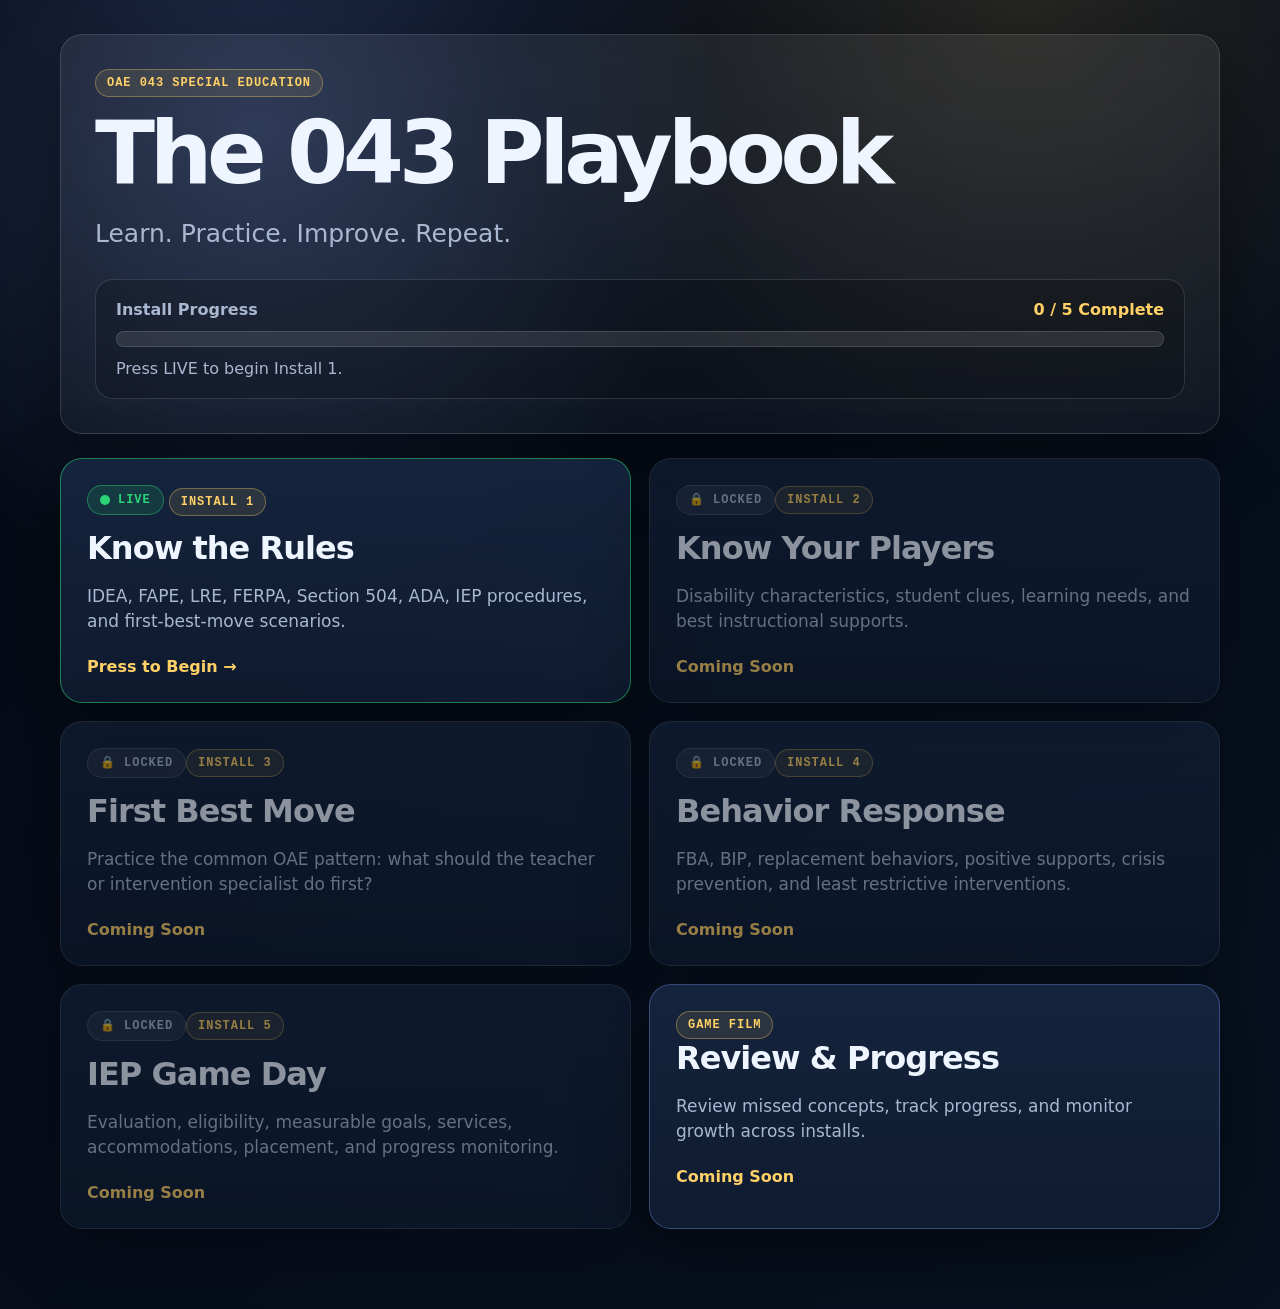
==== index.html @ 4606a942 "Update index.html" ====
<!DOCTYPE html>
<html lang="en">
<head>
  <meta charset="UTF-8" />
  <meta name="viewport" content="width=device-width, initial-scale=1.0" />
  <title>The 043 Playbook</title>
  <link rel="stylesheet" href="styles.css" />
</head>
<body>
  <main class="hub-shell">
    <section class="hero-card">
      <div class="badge">OAE 043 SPECIAL EDUCATION</div>
      <h1>The 043 Playbook</h1>
      <p class="lead">Learn. Practice. Improve. Repeat.</p>
      <div class="progress-card">
        <div class="progress-label-row"><span>Install Progress</span><strong>0 / 5 Complete</strong></div>
        <div class="progress-track"><div class="progress-fill" style="width:0%;"></div></div>
        <div class="progress-note">Press LIVE to begin Install 1.</div>
      </div>
    </section>

    <section class="install-grid">
      <a class="game-card live" href="game/game1.html">
        <div class="live-row"><span class="live-dot"></span><span class="live-text">LIVE</span></div>
        <div class="install-tag">INSTALL 1</div>
        <h2>Know the Rules</h2>
        <p>IDEA, FAPE, LRE, FERPA, Section 504, ADA, IEP procedures, and first-best-move scenarios.</p>
        <div class="card-footer">Press to Begin →</div>
      </a>

      <div class="game-card locked">
        <div class="lock-row">🔒 LOCKED</div><div class="install-tag">INSTALL 2</div>
        <h2>Know Your Players</h2>
        <p>Disability characteristics, student clues, learning needs, and best instructional supports.</p>
        <div class="card-footer">Coming Soon</div>
      </div>

      <div class="game-card locked">
        <div class="lock-row">🔒 LOCKED</div><div class="install-tag">INSTALL 3</div>
        <h2>First Best Move</h2>
        <p>Practice the common OAE pattern: what should the teacher or intervention specialist do first?</p>
        <div class="card-footer">Coming Soon</div>
      </div>

      <div class="game-card locked">
        <div class="lock-row">🔒 LOCKED</div><div class="install-tag">INSTALL 4</div>
        <h2>Behavior Response</h2>
        <p>FBA, BIP, replacement behaviors, positive supports, crisis prevention, and least restrictive interventions.</p>
        <div class="card-footer">Coming Soon</div>
      </div>

      <div class="game-card locked">
        <div class="lock-row">🔒 LOCKED</div><div class="install-tag">INSTALL 5</div>
        <h2>IEP Game Day</h2>
        <p>Evaluation, eligibility, measurable goals, services, accommodations, placement, and progress monitoring.</p>
        <div class="card-footer">Coming Soon</div>
      </div>

      <a class="game-card utility-card" href="#">
        <div class="install-tag">GAME FILM</div>
        <h2>Review & Progress</h2>
        <p>Review missed concepts, track progress, and monitor growth across installs.</p>
        <div class="card-footer">Coming Soon</div>
      </a>
    </section>
  </main>
</body>
</html>
---- styles.css ----
:root{
  --bg:#07111f;
  --panel:#101c31;
  --panel2:#162640;
  --text:#eef5ff;
  --muted:#a9b8d0;
  --line:rgba(255,255,255,.13);
  --accent:#7aa2ff;
  --gold:#ffd166;
  --good:#2bd576;
  --bad:#ff5c7a;
  --shadow:0 24px 70px rgba(0,0,0,.45);
  --radius:22px;
  --mono:ui-monospace,SFMono-Regular,Menlo,Monaco,Consolas,"Liberation Mono","Courier New",monospace;
}

*{
  box-sizing:border-box;
}

body{
  margin:0;
  min-height:100vh;
  font-family:Inter,system-ui,-apple-system,BlinkMacSystemFont,"Segoe UI",sans-serif;
  background:
    radial-gradient(circle at 20% 10%, rgba(122,162,255,.24), transparent 30%),
    radial-gradient(circle at 80% 0%, rgba(255,209,102,.13), transparent 30%),
    linear-gradient(135deg, #050914, var(--bg));
  color:var(--text);
}

a{
  color:inherit;
  text-decoration:none;
}

.hub-shell{
  width:min(1160px, calc(100% - 32px));
  margin:0 auto;
  padding:34px 0 56px;
}

.hero-card{
  background:linear-gradient(180deg, rgba(255,255,255,.07), rgba(255,255,255,.035));
  border:1px solid var(--line);
  border-radius:var(--radius);
  box-shadow:var(--shadow);
  padding:34px;
  backdrop-filter:blur(10px);
}

.badge,
.install-tag{
  display:inline-flex;
  gap:8px;
  align-items:center;
  padding:7px 11px;
  border:1px solid rgba(255,209,102,.35);
  background:rgba(255,209,102,.1);
  color:var(--gold);
  border-radius:999px;
  font:700 12px/1 var(--mono);
  letter-spacing:.08em;
}

h1{
  margin:16px 0 10px;
  font-size:clamp(42px, 7vw, 88px);
  letter-spacing:-.06em;
  line-height:.9;
}

h2{
  margin:0 0 10px;
  font-size:clamp(22px, 3vw, 32px);
  letter-spacing:-.03em;
}

.lead{
  max-width:820px;
  font-size:clamp(18px,2.2vw,25px);
  color:var(--muted);
  line-height:1.35;
}

.progress-card{
  margin-top:28px;
  border:1px solid var(--line);
  border-radius:18px;
  background:rgba(0,0,0,.18);
  padding:20px;
}

.progress-label-row{
  display:flex;
  justify-content:space-between;
  gap:18px;
  color:var(--muted);
  font-weight:800;
  margin-bottom:12px;
}

.progress-label-row strong{
  color:var(--gold);
}

.progress-track{
  height:16px;
  width:100%;
  border-radius:999px;
  background:rgba(255,255,255,.1);
  overflow:hidden;
  border:1px solid var(--line);
}

.progress-fill{
  height:100%;
  background:linear-gradient(90deg, var(--good), var(--gold));
  border-radius:999px;
}

.progress-note{
  margin-top:12px;
  color:var(--muted);
}

.install-grid{
  display:grid;
  grid-template-columns:repeat(2,1fr);
  gap:18px;
  margin:24px 0;
}

.game-card{
  min-height:230px;
  padding:26px;
  border:1px solid var(--line);
  border-radius:var(--radius);
  background:linear-gradient(180deg, rgba(22,38,64,.92), rgba(16,28,49,.92));
  box-shadow:var(--shadow);
  transition:transform .18s ease, border-color .18s ease;
  position:relative;
  overflow:hidden;
}

.game-card.live{
  border-color:rgba(43,213,118,.55);
}

.game-card.live:hover{
  transform:translateY(-4px);
  border-color:rgba(255,209,102,.75);
}

.game-card.locked{
  opacity:.58;
}

.game-card.utility-card{
  border-color:rgba(122,162,255,.35);
}

.game-card p{
  color:var(--muted);
  line-height:1.5;
  font-size:17px;
}

.card-footer{
  margin-top:22px;
  color:var(--gold);
  font-weight:900;
}

.live-row{
  display:inline-flex;
  align-items:center;
  gap:8px;
  margin-bottom:14px;
  padding:8px 12px;
  border-radius:999px;
  background:rgba(43,213,118,.13);
  border:1px solid rgba(43,213,118,.45);
  color:var(--good);
  font:900 12px/1 var(--mono);
  letter-spacing:.08em;
}

.live-dot{
  width:10px;
  height:10px;
  border-radius:50%;
  background:var(--good);
  box-shadow:0 0 0 0 rgba(43,213,118,.7);
  animation:pulse 1.4s infinite;
}

.live-text{
  color:var(--good);
}

.lock-row{
  display:inline-flex;
  align-items:center;
  gap:8px;
  margin-bottom:14px;
  padding:8px 12px;
  border-radius:999px;
  background:rgba(255,255,255,.07);
  border:1px solid var(--line);
  color:var(--muted);
  font:900 12px/1 var(--mono);
  letter-spacing:.08em;
}

@keyframes pulse{
  0%{
    box-shadow:0 0 0 0 rgba(43,213,118,.7);
  }
  70%{
    box-shadow:0 0 0 12px rgba(43,213,118,0);
  }
  100%{
    box-shadow:0 0 0 0 rgba(43,213,118,0);
  }
}

@media(max-width:800px){
  .install-grid{
    grid-template-columns:1fr;
  }

  .progress-label-row{
    flex-direction:column;
    gap:6px;
  }
}
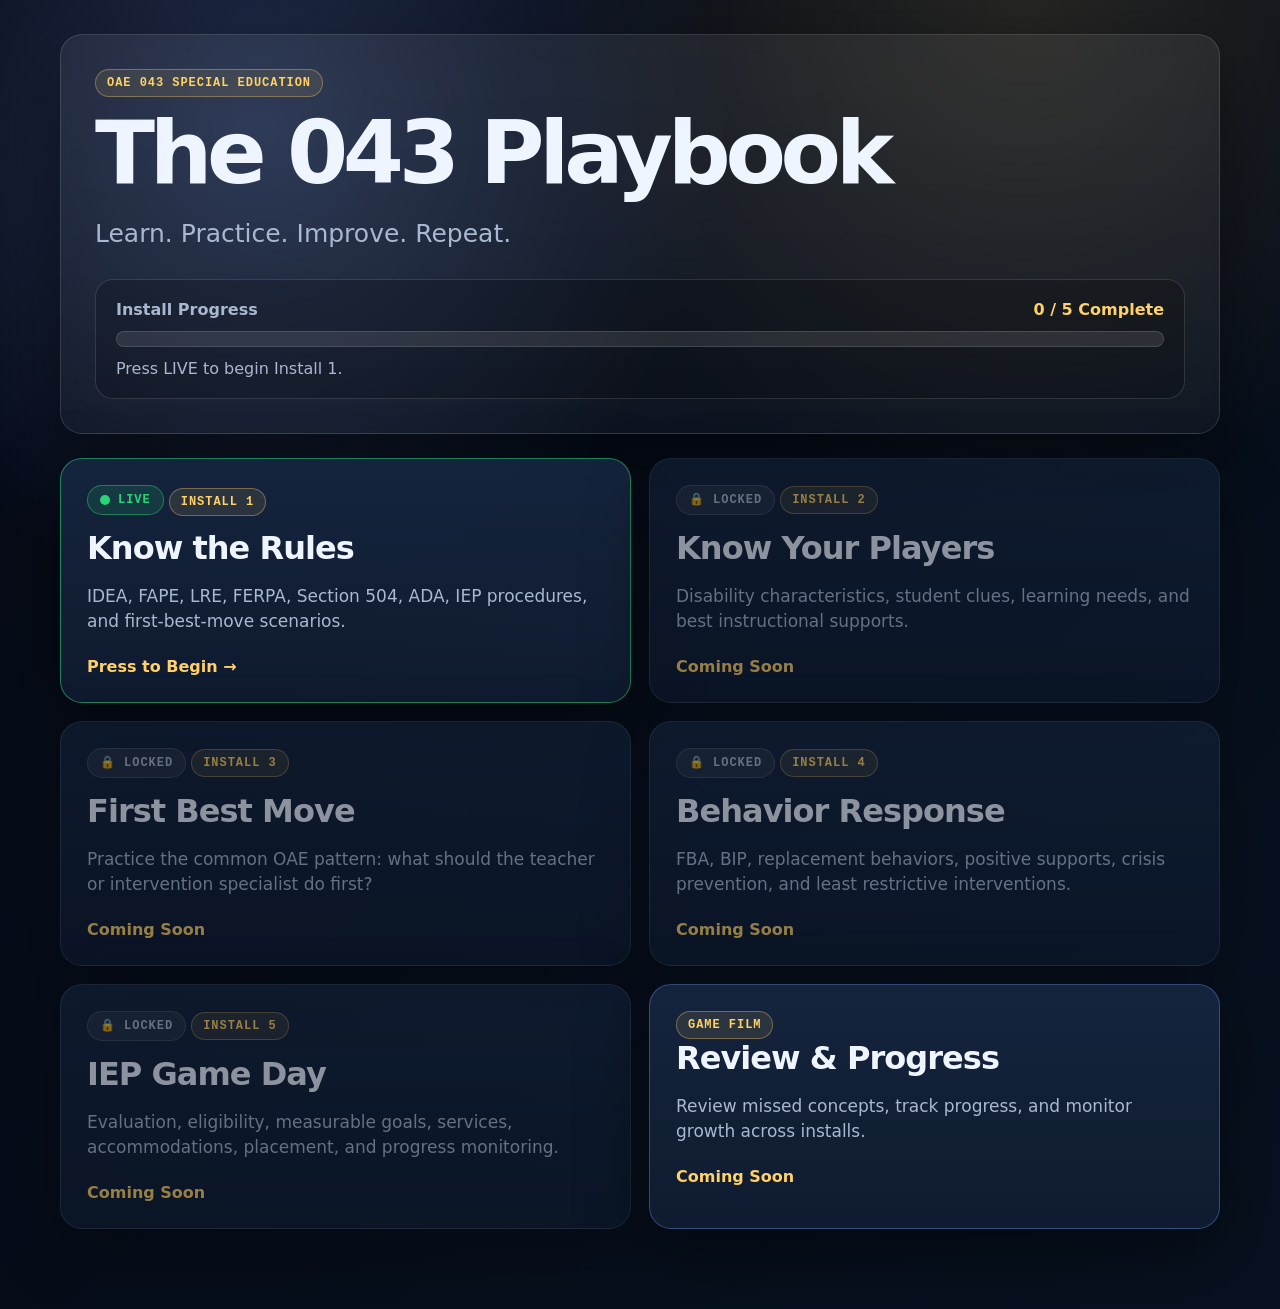
==== commit 316e99fe: "Update index.html" ====
--- a/index.html
+++ b/index.html
@@ -12,9 +12,15 @@
       <div class="badge">OAE 043 SPECIAL EDUCATION</div>
       <h1>The 043 Playbook</h1>
       <p class="lead">Learn. Practice. Improve. Repeat.</p>
+
       <div class="progress-card">
-        <div class="progress-label-row"><span>Install Progress</span><strong>0 / 5 Complete</strong></div>
-        <div class="progress-track"><div class="progress-fill" style="width:0%;"></div></div>
+        <div class="progress-label-row">
+          <span>Install Progress</span>
+          <strong>0 / 5 Complete</strong>
+        </div>
+        <div class="progress-track">
+          <div class="progress-fill" style="width:0%;"></div>
+        </div>
         <div class="progress-note">Press LIVE to begin Install 1.</div>
       </div>
     </section>
@@ -29,28 +35,32 @@
       </a>
 
       <div class="game-card locked">
-        <div class="lock-row">🔒 LOCKED</div><div class="install-tag">INSTALL 2</div>
+        <div class="lock-row">🔒 LOCKED</div>
+        <div class="install-tag">INSTALL 2</div>
         <h2>Know Your Players</h2>
         <p>Disability characteristics, student clues, learning needs, and best instructional supports.</p>
         <div class="card-footer">Coming Soon</div>
       </div>
 
       <div class="game-card locked">
-        <div class="lock-row">🔒 LOCKED</div><div class="install-tag">INSTALL 3</div>
+        <div class="lock-row">🔒 LOCKED</div>
+        <div class="install-tag">INSTALL 3</div>
         <h2>First Best Move</h2>
         <p>Practice the common OAE pattern: what should the teacher or intervention specialist do first?</p>
         <div class="card-footer">Coming Soon</div>
       </div>
 
       <div class="game-card locked">
-        <div class="lock-row">🔒 LOCKED</div><div class="install-tag">INSTALL 4</div>
+        <div class="lock-row">🔒 LOCKED</div>
+        <div class="install-tag">INSTALL 4</div>
         <h2>Behavior Response</h2>
         <p>FBA, BIP, replacement behaviors, positive supports, crisis prevention, and least restrictive interventions.</p>
         <div class="card-footer">Coming Soon</div>
       </div>
 
       <div class="game-card locked">
-        <div class="lock-row">🔒 LOCKED</div><div class="install-tag">INSTALL 5</div>
+        <div class="lock-row">🔒 LOCKED</div>
+        <div class="install-tag">INSTALL 5</div>
         <h2>IEP Game Day</h2>
         <p>Evaluation, eligibility, measurable goals, services, accommodations, placement, and progress monitoring.</p>
         <div class="card-footer">Coming Soon</div>
--- a/styles.css
+++ b/styles.css
@@ -1,237 +1,27 @@
-:root{
-  --bg:#07111f;
-  --panel:#101c31;
-  --panel2:#162640;
-  --text:#eef5ff;
-  --muted:#a9b8d0;
-  --line:rgba(255,255,255,.13);
-  --accent:#7aa2ff;
-  --gold:#ffd166;
-  --good:#2bd576;
-  --bad:#ff5c7a;
-  --shadow:0 24px 70px rgba(0,0,0,.45);
-  --radius:22px;
-  --mono:ui-monospace,SFMono-Regular,Menlo,Monaco,Consolas,"Liberation Mono","Courier New",monospace;
-}
-
-*{
-  box-sizing:border-box;
-}
-
-body{
-  margin:0;
-  min-height:100vh;
-  font-family:Inter,system-ui,-apple-system,BlinkMacSystemFont,"Segoe UI",sans-serif;
-  background:
-    radial-gradient(circle at 20% 10%, rgba(122,162,255,.24), transparent 30%),
-    radial-gradient(circle at 80% 0%, rgba(255,209,102,.13), transparent 30%),
-    linear-gradient(135deg, #050914, var(--bg));
-  color:var(--text);
-}
-
-a{
-  color:inherit;
-  text-decoration:none;
-}
-
-.hub-shell{
-  width:min(1160px, calc(100% - 32px));
-  margin:0 auto;
-  padding:34px 0 56px;
-}
-
-.hero-card{
-  background:linear-gradient(180deg, rgba(255,255,255,.07), rgba(255,255,255,.035));
-  border:1px solid var(--line);
-  border-radius:var(--radius);
-  box-shadow:var(--shadow);
-  padding:34px;
-  backdrop-filter:blur(10px);
-}
-
-.badge,
-.install-tag{
-  display:inline-flex;
-  gap:8px;
-  align-items:center;
-  padding:7px 11px;
-  border:1px solid rgba(255,209,102,.35);
-  background:rgba(255,209,102,.1);
-  color:var(--gold);
-  border-radius:999px;
-  font:700 12px/1 var(--mono);
-  letter-spacing:.08em;
-}
-
-h1{
-  margin:16px 0 10px;
-  font-size:clamp(42px, 7vw, 88px);
-  letter-spacing:-.06em;
-  line-height:.9;
-}
-
-h2{
-  margin:0 0 10px;
-  font-size:clamp(22px, 3vw, 32px);
-  letter-spacing:-.03em;
-}
-
-.lead{
-  max-width:820px;
-  font-size:clamp(18px,2.2vw,25px);
-  color:var(--muted);
-  line-height:1.35;
-}
-
-.progress-card{
-  margin-top:28px;
-  border:1px solid var(--line);
-  border-radius:18px;
-  background:rgba(0,0,0,.18);
-  padding:20px;
-}
-
-.progress-label-row{
-  display:flex;
-  justify-content:space-between;
-  gap:18px;
-  color:var(--muted);
-  font-weight:800;
-  margin-bottom:12px;
-}
-
-.progress-label-row strong{
-  color:var(--gold);
-}
-
-.progress-track{
-  height:16px;
-  width:100%;
-  border-radius:999px;
-  background:rgba(255,255,255,.1);
-  overflow:hidden;
-  border:1px solid var(--line);
-}
-
-.progress-fill{
-  height:100%;
-  background:linear-gradient(90deg, var(--good), var(--gold));
-  border-radius:999px;
-}
-
-.progress-note{
-  margin-top:12px;
-  color:var(--muted);
-}
-
-.install-grid{
-  display:grid;
-  grid-template-columns:repeat(2,1fr);
-  gap:18px;
-  margin:24px 0;
-}
-
-.game-card{
-  min-height:230px;
-  padding:26px;
-  border:1px solid var(--line);
-  border-radius:var(--radius);
-  background:linear-gradient(180deg, rgba(22,38,64,.92), rgba(16,28,49,.92));
-  box-shadow:var(--shadow);
-  transition:transform .18s ease, border-color .18s ease;
-  position:relative;
-  overflow:hidden;
-}
-
-.game-card.live{
-  border-color:rgba(43,213,118,.55);
-}
-
-.game-card.live:hover{
-  transform:translateY(-4px);
-  border-color:rgba(255,209,102,.75);
-}
-
-.game-card.locked{
-  opacity:.58;
-}
-
-.game-card.utility-card{
-  border-color:rgba(122,162,255,.35);
-}
-
-.game-card p{
-  color:var(--muted);
-  line-height:1.5;
-  font-size:17px;
-}
-
-.card-footer{
-  margin-top:22px;
-  color:var(--gold);
-  font-weight:900;
-}
-
-.live-row{
-  display:inline-flex;
-  align-items:center;
-  gap:8px;
-  margin-bottom:14px;
-  padding:8px 12px;
-  border-radius:999px;
-  background:rgba(43,213,118,.13);
-  border:1px solid rgba(43,213,118,.45);
-  color:var(--good);
-  font:900 12px/1 var(--mono);
-  letter-spacing:.08em;
-}
-
-.live-dot{
-  width:10px;
-  height:10px;
-  border-radius:50%;
-  background:var(--good);
-  box-shadow:0 0 0 0 rgba(43,213,118,.7);
-  animation:pulse 1.4s infinite;
-}
-
-.live-text{
-  color:var(--good);
-}
-
-.lock-row{
-  display:inline-flex;
-  align-items:center;
-  gap:8px;
-  margin-bottom:14px;
-  padding:8px 12px;
-  border-radius:999px;
-  background:rgba(255,255,255,.07);
-  border:1px solid var(--line);
-  color:var(--muted);
-  font:900 12px/1 var(--mono);
-  letter-spacing:.08em;
-}
-
-@keyframes pulse{
-  0%{
-    box-shadow:0 0 0 0 rgba(43,213,118,.7);
-  }
-  70%{
-    box-shadow:0 0 0 12px rgba(43,213,118,0);
-  }
-  100%{
-    box-shadow:0 0 0 0 rgba(43,213,118,0);
-  }
-}
-
-@media(max-width:800px){
-  .install-grid{
-    grid-template-columns:1fr;
-  }
-
-  .progress-label-row{
-    flex-direction:column;
-    gap:6px;
-  }
-}
+:root{--bg:#07111f;--text:#eef5ff;--muted:#a9b8d0;--line:rgba(255,255,255,.13);--gold:#ffd166;--good:#2bd576;--bad:#ff5c7a;--shadow:0 24px 70px rgba(0,0,0,.45);--radius:22px;--mono:ui-monospace,SFMono-Regular,Menlo,Monaco,Consolas,"Liberation Mono","Courier New",monospace}
+*{box-sizing:border-box}
+body{margin:0;min-height:100vh;font-family:Inter,system-ui,-apple-system,BlinkMacSystemFont,"Segoe UI",sans-serif;background:radial-gradient(circle at 20% 10%,rgba(122,162,255,.24),transparent 30%),radial-gradient(circle at 80% 0%,rgba(255,209,102,.13),transparent 30%),linear-gradient(135deg,#050914,var(--bg));color:var(--text)}
+a{color:inherit;text-decoration:none}
+.hub-shell,.game-shell{width:min(1160px,calc(100% - 32px));margin:0 auto;padding:34px 0 56px}
+.hero-card,.game-panel,.summary-panel,.name-card{background:linear-gradient(180deg,rgba(255,255,255,.07),rgba(255,255,255,.035));border:1px solid var(--line);border-radius:var(--radius);box-shadow:var(--shadow);padding:34px;backdrop-filter:blur(10px)}
+.badge,.install-tag,.pill{display:inline-flex;align-items:center;gap:8px;padding:7px 11px;border:1px solid rgba(255,209,102,.35);background:rgba(255,209,102,.1);color:var(--gold);border-radius:999px;font:800 12px/1 var(--mono);letter-spacing:.08em}
+h1{margin:16px 0 10px;font-size:clamp(42px,7vw,88px);letter-spacing:-.06em;line-height:.9}
+h2{margin:0 0 10px;font-size:clamp(22px,3vw,32px);letter-spacing:-.03em}
+.lead{max-width:820px;font-size:clamp(18px,2.2vw,25px);color:var(--muted);line-height:1.35}
+.progress-card{margin-top:28px;border:1px solid var(--line);border-radius:18px;background:rgba(0,0,0,.18);padding:20px}
+.progress-label-row{display:flex;justify-content:space-between;gap:18px;color:var(--muted);font-weight:800;margin-bottom:12px}.progress-label-row strong{color:var(--gold)}
+.progress-track{height:16px;width:100%;border-radius:999px;background:rgba(255,255,255,.1);overflow:hidden;border:1px solid var(--line)}.progress-fill{height:100%;background:linear-gradient(90deg,var(--good),var(--gold));border-radius:999px}.progress-note{margin-top:12px;color:var(--muted)}
+.install-grid{display:grid;grid-template-columns:repeat(2,1fr);gap:18px;margin:24px 0}
+.game-card{min-height:230px;padding:26px;border:1px solid var(--line);border-radius:var(--radius);background:linear-gradient(180deg,rgba(22,38,64,.92),rgba(16,28,49,.92));box-shadow:var(--shadow);transition:transform .18s ease,border-color .18s ease;position:relative;overflow:hidden}
+.game-card.live{border-color:rgba(43,213,118,.55)}.game-card.live:hover{transform:translateY(-4px);border-color:rgba(255,209,102,.75)}.game-card.locked{opacity:.58}.game-card.utility-card{border-color:rgba(122,162,255,.35)}
+.game-card p{color:var(--muted);line-height:1.5;font-size:17px}.card-footer{margin-top:22px;color:var(--gold);font-weight:900}
+.live-row,.lock-row{display:inline-flex;align-items:center;gap:8px;margin-bottom:14px;padding:8px 12px;border-radius:999px;font:900 12px/1 var(--mono);letter-spacing:.08em}
+.live-row{background:rgba(43,213,118,.13);border:1px solid rgba(43,213,118,.45);color:var(--good)}.lock-row{background:rgba(255,255,255,.07);border:1px solid var(--line);color:var(--muted)}
+.live-dot{width:10px;height:10px;border-radius:50%;background:var(--good);animation:pulse 1.4s infinite}@keyframes pulse{0%{box-shadow:0 0 0 0 rgba(43,213,118,.7)}70%{box-shadow:0 0 0 12px rgba(43,213,118,0)}100%{box-shadow:0 0 0 0 rgba(43,213,118,0)}}
+.topbar{display:flex;justify-content:space-between;align-items:center;gap:16px;margin-bottom:18px}.brand{display:flex;align-items:center;gap:12px}.logo{width:48px;height:48px;display:grid;place-items:center;border-radius:16px;background:rgba(255,209,102,.14);border:1px solid rgba(255,209,102,.35);font-weight:900;color:var(--gold)}.top-actions{display:flex;gap:10px;flex-wrap:wrap}
+button,.button-link{border:0;border-radius:14px;padding:12px 16px;color:var(--text);background:rgba(122,162,255,.18);border:1px solid rgba(122,162,255,.32);cursor:pointer;font-weight:800;font-size:15px}button.primary{background:rgba(43,213,118,.18);border-color:rgba(43,213,118,.42)}button.danger{background:rgba(255,92,122,.13);border-color:rgba(255,92,122,.35)}
+.name-screen{min-height:56vh;display:grid;place-items:center}.name-card{width:min(600px,100%)}label{display:block;color:var(--muted);margin:18px 0 8px;font-weight:700}input{width:100%;border:1px solid var(--line);border-radius:14px;padding:14px 16px;background:rgba(0,0,0,.22);color:var(--text);font-size:18px;outline:none}
+.score-row{display:grid;grid-template-columns:repeat(5,1fr);gap:10px;margin-bottom:18px}.score-box{border:1px solid var(--line);background:rgba(0,0,0,.2);border-radius:16px;padding:14px}.score-box span{display:block;color:var(--muted);font:800 12px/1 var(--mono);letter-spacing:.06em}.score-box strong{display:block;margin-top:8px;font-size:24px}
+.question-card{border:1px solid var(--line);border-radius:20px;background:rgba(0,0,0,.17);padding:26px}.domain{color:var(--gold);font:800 12px/1 var(--mono);letter-spacing:.08em;margin-bottom:14px}.question{font-size:clamp(22px,3vw,34px);line-height:1.22;font-weight:850;letter-spacing:-.03em;margin-bottom:22px}.answers{display:grid;gap:12px}.answer-btn{width:100%;text-align:left;background:rgba(255,255,255,.055);border:1px solid var(--line);border-radius:16px;padding:18px;color:var(--text);font-weight:750;line-height:1.35}.answer-btn.correct{border-color:rgba(43,213,118,.7);background:rgba(43,213,118,.15)}.answer-btn.wrong{border-color:rgba(255,92,122,.7);background:rgba(255,92,122,.13)}
+.feedback{margin-top:18px;padding:18px;border-radius:16px;border:1px solid var(--line);background:rgba(0,0,0,.2);color:var(--muted);line-height:1.45;min-height:86px}.feedback strong{color:var(--text)}.hidden{display:none!important}.summary-panel{margin-top:20px}.summary-grid{display:grid;grid-template-columns:repeat(4,1fr);gap:12px;margin:18px 0}.mini{border:1px solid var(--line);border-radius:16px;padding:14px;background:rgba(0,0,0,.2)}.mini span{color:var(--muted)}.missed-list{display:grid;gap:10px;margin-top:14px}.missed-item{border:1px solid var(--line);border-radius:14px;padding:12px;background:rgba(255,255,255,.04);color:var(--muted)}
+@media(max-width:800px){.install-grid,.score-row,.summary-grid{grid-template-columns:1fr}.topbar{align-items:flex-start;flex-direction:column}.progress-label-row{flex-direction:column;gap:6px}}
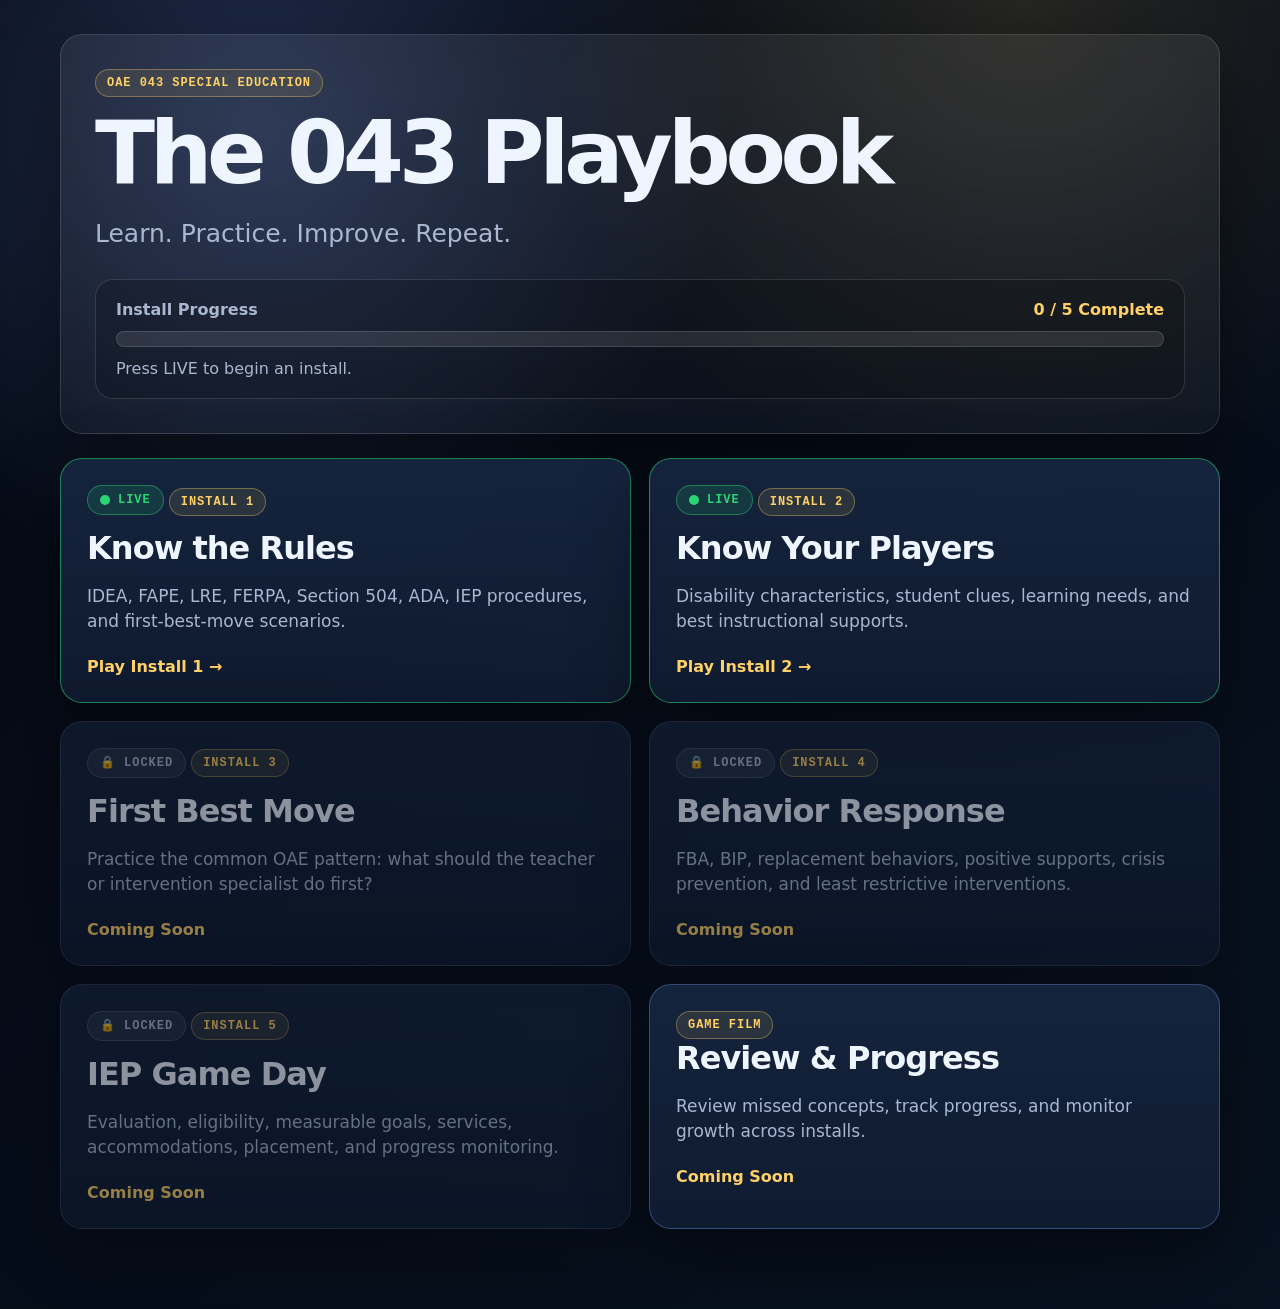
==== commit 5c59379a: "Update index.html" ====
--- a/index.html
+++ b/index.html
@@ -18,10 +18,8 @@
           <span>Install Progress</span>
           <strong>0 / 5 Complete</strong>
         </div>
-        <div class="progress-track">
-          <div class="progress-fill" style="width:0%;"></div>
-        </div>
-        <div class="progress-note">Press LIVE to begin Install 1.</div>
+        <div class="progress-track"><div class="progress-fill" style="width:0%;"></div></div>
+        <div class="progress-note">Press LIVE to begin an install.</div>
       </div>
     </section>
 
@@ -31,16 +29,16 @@
         <div class="install-tag">INSTALL 1</div>
         <h2>Know the Rules</h2>
         <p>IDEA, FAPE, LRE, FERPA, Section 504, ADA, IEP procedures, and first-best-move scenarios.</p>
-        <div class="card-footer">Press to Begin →</div>
+        <div class="card-footer">Play Install 1 →</div>
       </a>
 
-      <div class="game-card locked">
-        <div class="lock-row">🔒 LOCKED</div>
+      <a class="game-card live" href="game/game2.html">
+        <div class="live-row"><span class="live-dot"></span><span class="live-text">LIVE</span></div>
         <div class="install-tag">INSTALL 2</div>
         <h2>Know Your Players</h2>
         <p>Disability characteristics, student clues, learning needs, and best instructional supports.</p>
-        <div class="card-footer">Coming Soon</div>
-      </div>
+        <div class="card-footer">Play Install 2 →</div>
+      </a>
 
       <div class="game-card locked">
         <div class="lock-row">🔒 LOCKED</div>
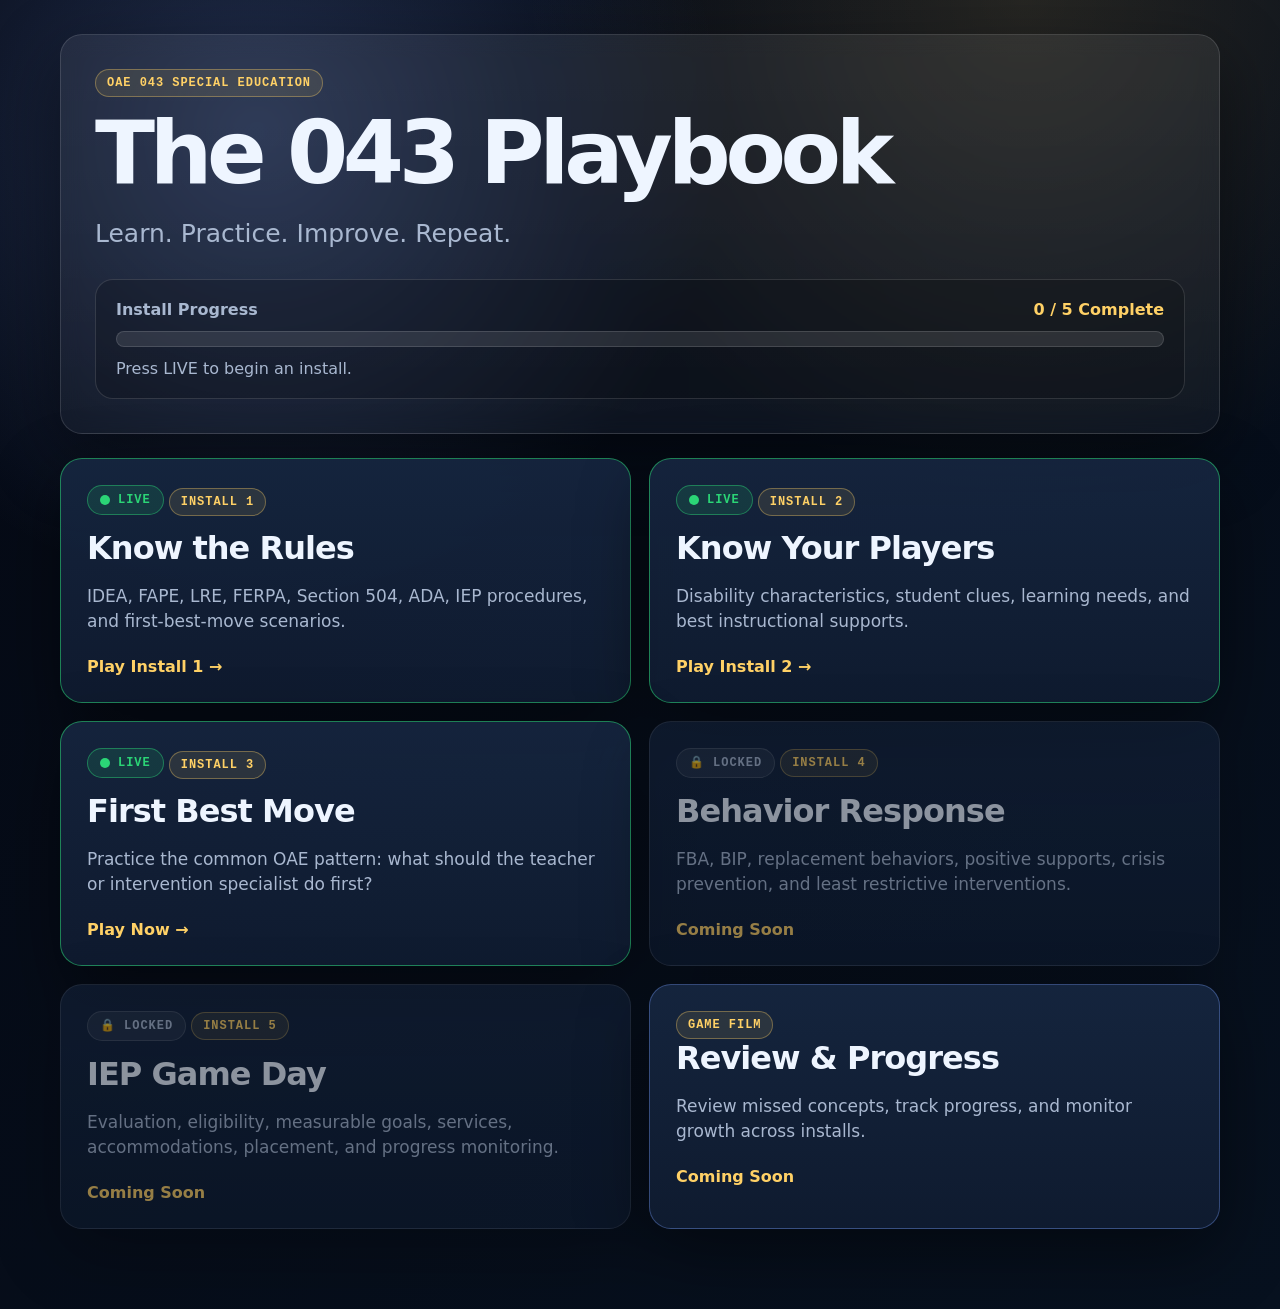
==== commit bf5586ff: "Update index.html" ====
--- a/index.html
+++ b/index.html
@@ -40,13 +40,25 @@
         <div class="card-footer">Play Install 2 →</div>
       </a>
 
-      <div class="game-card locked">
-        <div class="lock-row">🔒 LOCKED</div>
-        <div class="install-tag">INSTALL 3</div>
-        <h2>First Best Move</h2>
-        <p>Practice the common OAE pattern: what should the teacher or intervention specialist do first?</p>
-        <div class="card-footer">Coming Soon</div>
-      </div>
+     <div class="game-card live">
+    <div class="live-row">
+        <span class="live-dot"></span>
+        <span class="live-text">LIVE</span>
+    </div>
+
+    <div class="install-tag">INSTALL 3</div>
+
+    <h2>First Best Move</h2>
+
+    <p>
+        Practice the common OAE pattern:
+        what should the teacher or intervention specialist do first?
+    </p>
+
+    <div class="card-footer">
+        <a href="game/game3.html">Play Now →</a>
+    </div>
+</div>
 
       <div class="game-card locked">
         <div class="lock-row">🔒 LOCKED</div>
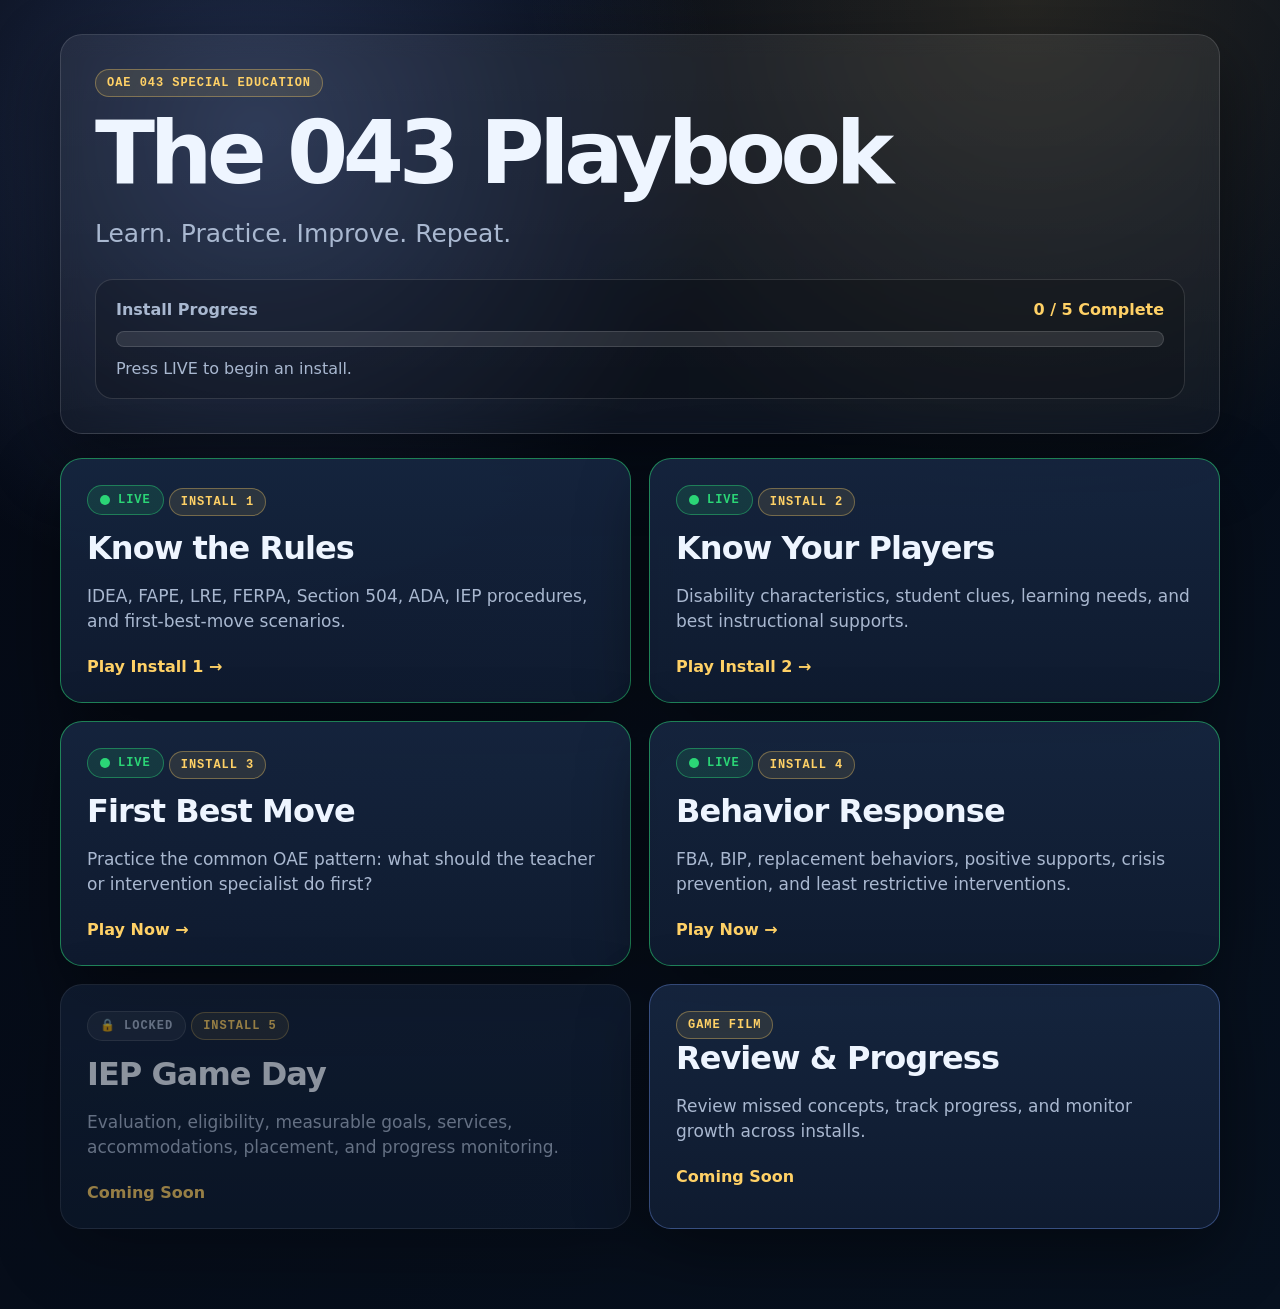
==== commit cf326c51: "Replace locked game card with live game card" ====
--- a/index.html
+++ b/index.html
@@ -60,13 +60,18 @@
     </div>
 </div>
 
-      <div class="game-card locked">
-        <div class="lock-row">🔒 LOCKED</div>
-        <div class="install-tag">INSTALL 4</div>
-        <h2>Behavior Response</h2>
-        <p>FBA, BIP, replacement behaviors, positive supports, crisis prevention, and least restrictive interventions.</p>
-        <div class="card-footer">Coming Soon</div>
-      </div>
+      <div class="game-card live">
+  <div class="live-row">
+    <span class="live-dot"></span>
+    <span class="live-text">LIVE</span>
+  </div>
+  <div class="install-tag">INSTALL 4</div>
+  <h2>Behavior Response</h2>
+  <p>FBA, BIP, replacement behaviors, positive supports, crisis prevention, and least restrictive interventions.</p>
+  <div class="card-footer">
+    <a href="game/game4.html">Play Now →</a>
+  </div>
+</div>
 
       <div class="game-card locked">
         <div class="lock-row">🔒 LOCKED</div>
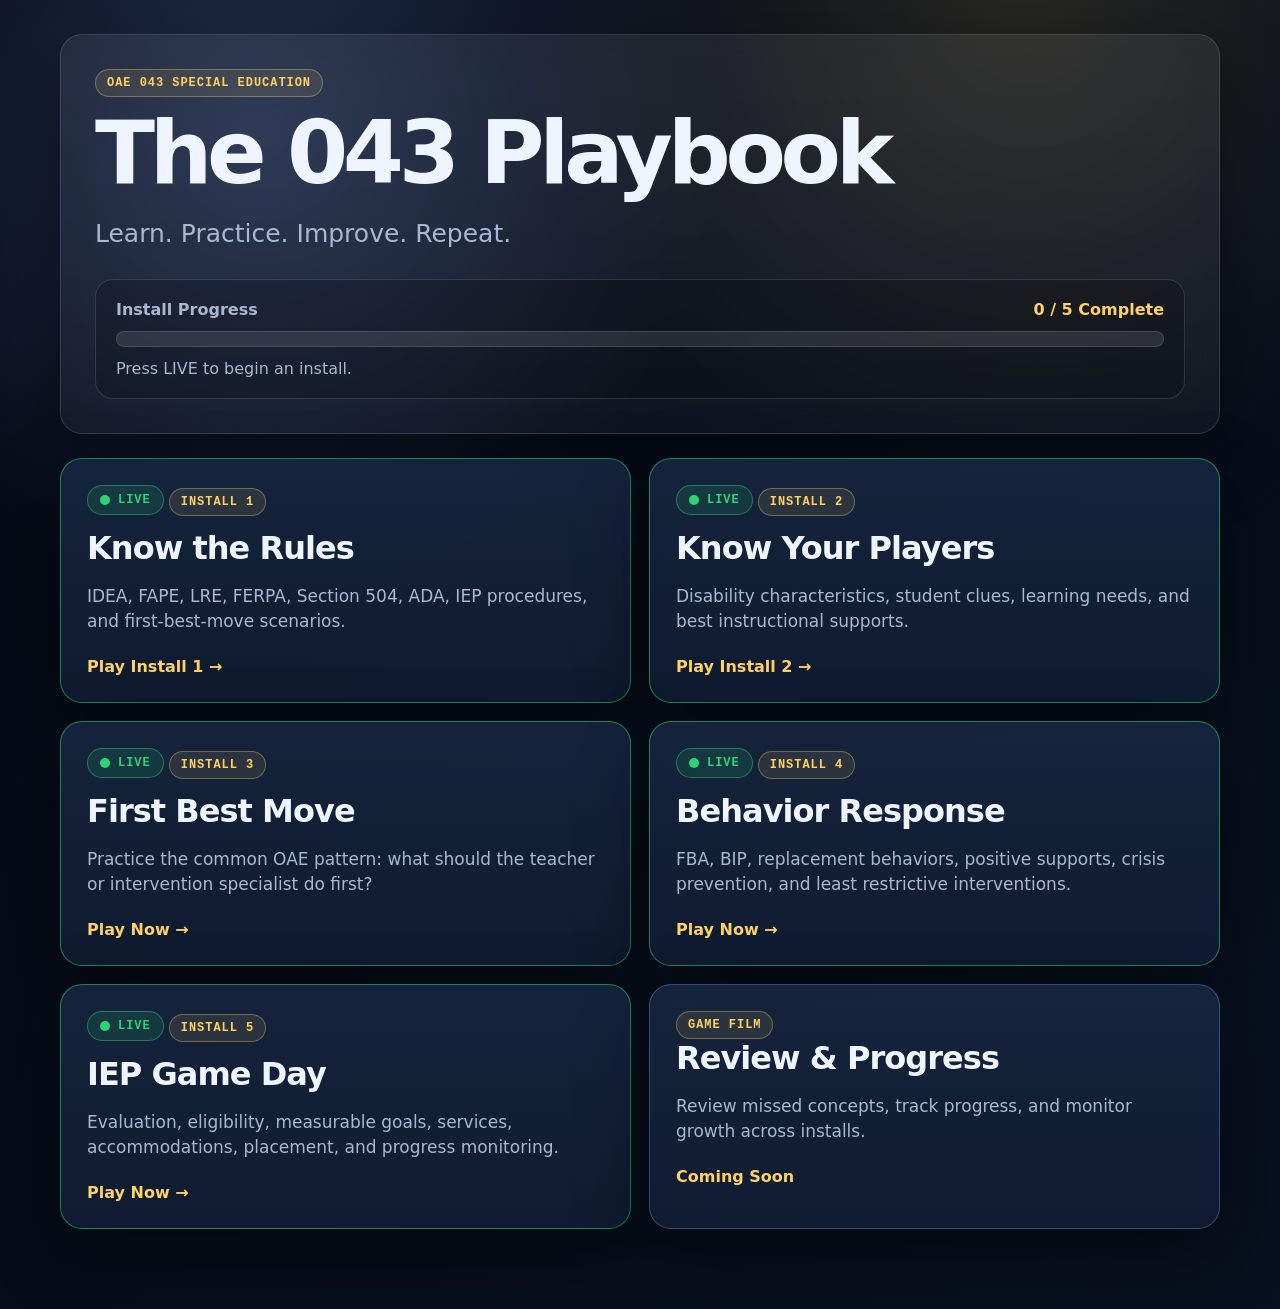
==== commit d56e7163: "Update index.html" ====
--- a/index.html
+++ b/index.html
@@ -73,13 +73,18 @@
   </div>
 </div>
 
-      <div class="game-card locked">
-        <div class="lock-row">🔒 LOCKED</div>
-        <div class="install-tag">INSTALL 5</div>
-        <h2>IEP Game Day</h2>
-        <p>Evaluation, eligibility, measurable goals, services, accommodations, placement, and progress monitoring.</p>
-        <div class="card-footer">Coming Soon</div>
-      </div>
+     <div class="game-card live">
+  <div class="live-row">
+    <span class="live-dot"></span>
+    <span class="live-text">LIVE</span>
+  </div>
+  <div class="install-tag">INSTALL 5</div>
+  <h2>IEP Game Day</h2>
+  <p>Evaluation, eligibility, measurable goals, services, accommodations, placement, and progress monitoring.</p>
+  <div class="card-footer">
+    <a href="game/game5.html">Play Now →</a>
+  </div>
+</div>
 
       <a class="game-card utility-card" href="#">
         <div class="install-tag">GAME FILM</div>
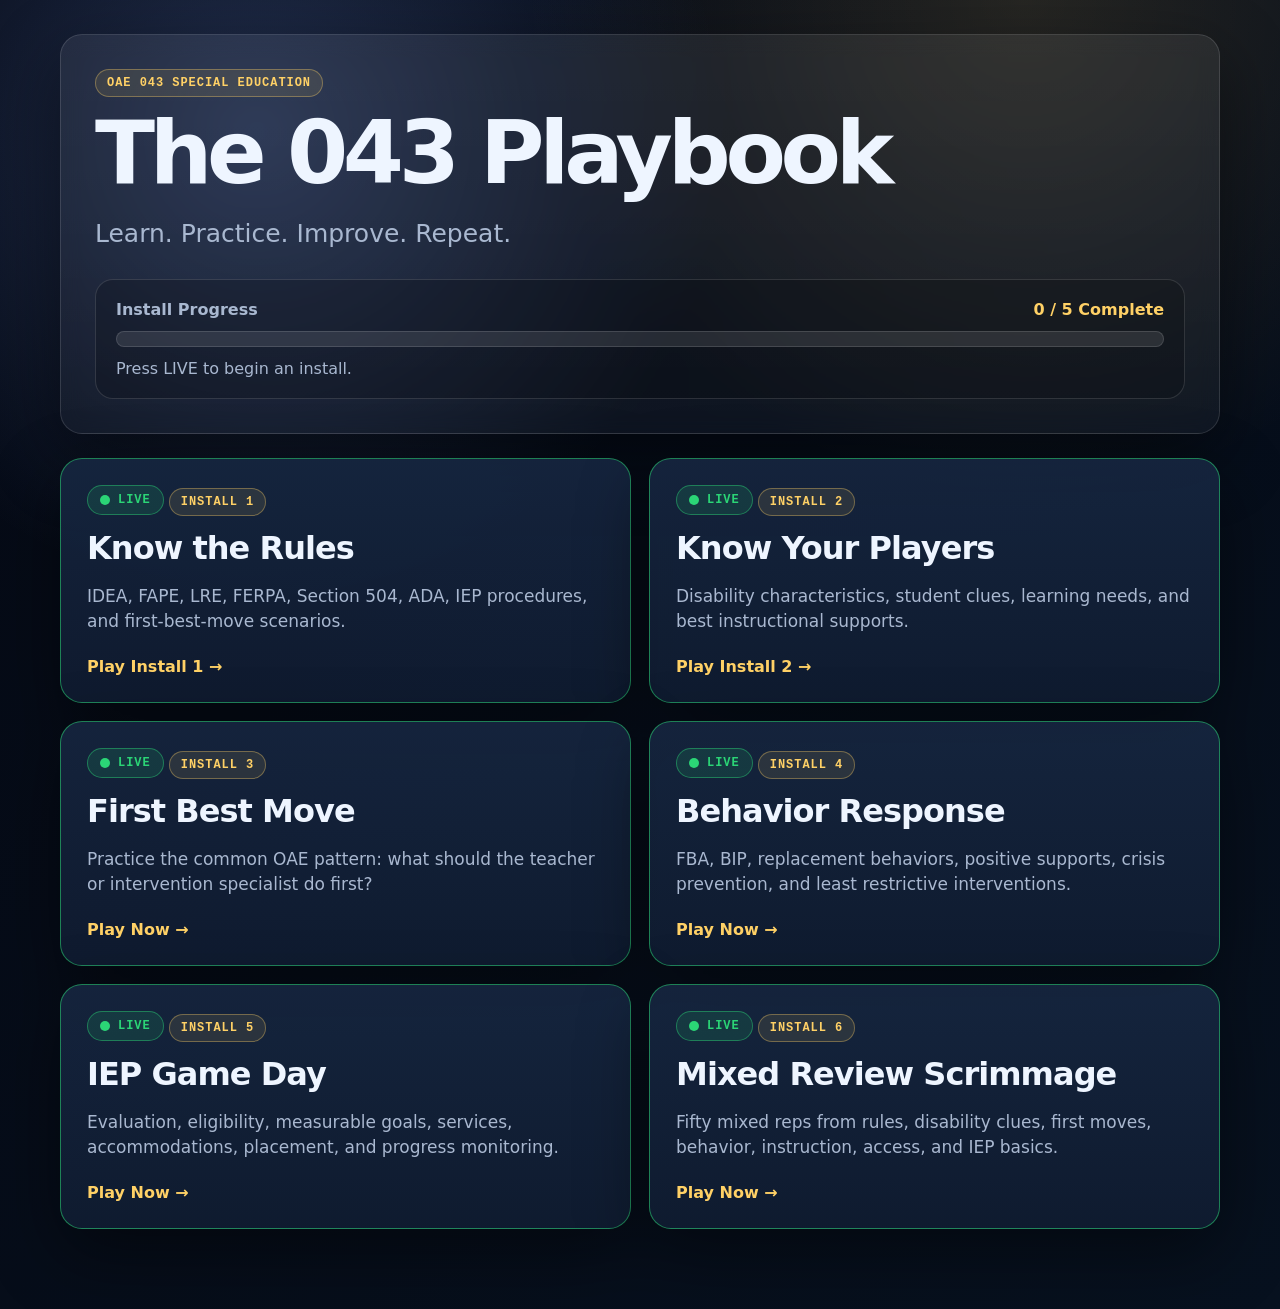
==== commit 0ec1ed84: "Update index.html" ====
--- a/index.html
+++ b/index.html
@@ -86,12 +86,18 @@
   </div>
 </div>
 
-      <a class="game-card utility-card" href="#">
-        <div class="install-tag">GAME FILM</div>
-        <h2>Review & Progress</h2>
-        <p>Review missed concepts, track progress, and monitor growth across installs.</p>
-        <div class="card-footer">Coming Soon</div>
-      </a>
+      <div class="game-card live">
+  <div class="live-row">
+    <span class="live-dot"></span>
+    <span class="live-text">LIVE</span>
+  </div>
+  <div class="install-tag">INSTALL 6</div>
+  <h2>Mixed Review Scrimmage</h2>
+  <p>Fifty mixed reps from rules, disability clues, first moves, behavior, instruction, access, and IEP basics.</p>
+  <div class="card-footer">
+    <a href="game/game6.html">Play Now →</a>
+  </div>
+</div>
     </section>
   </main>
 </body>
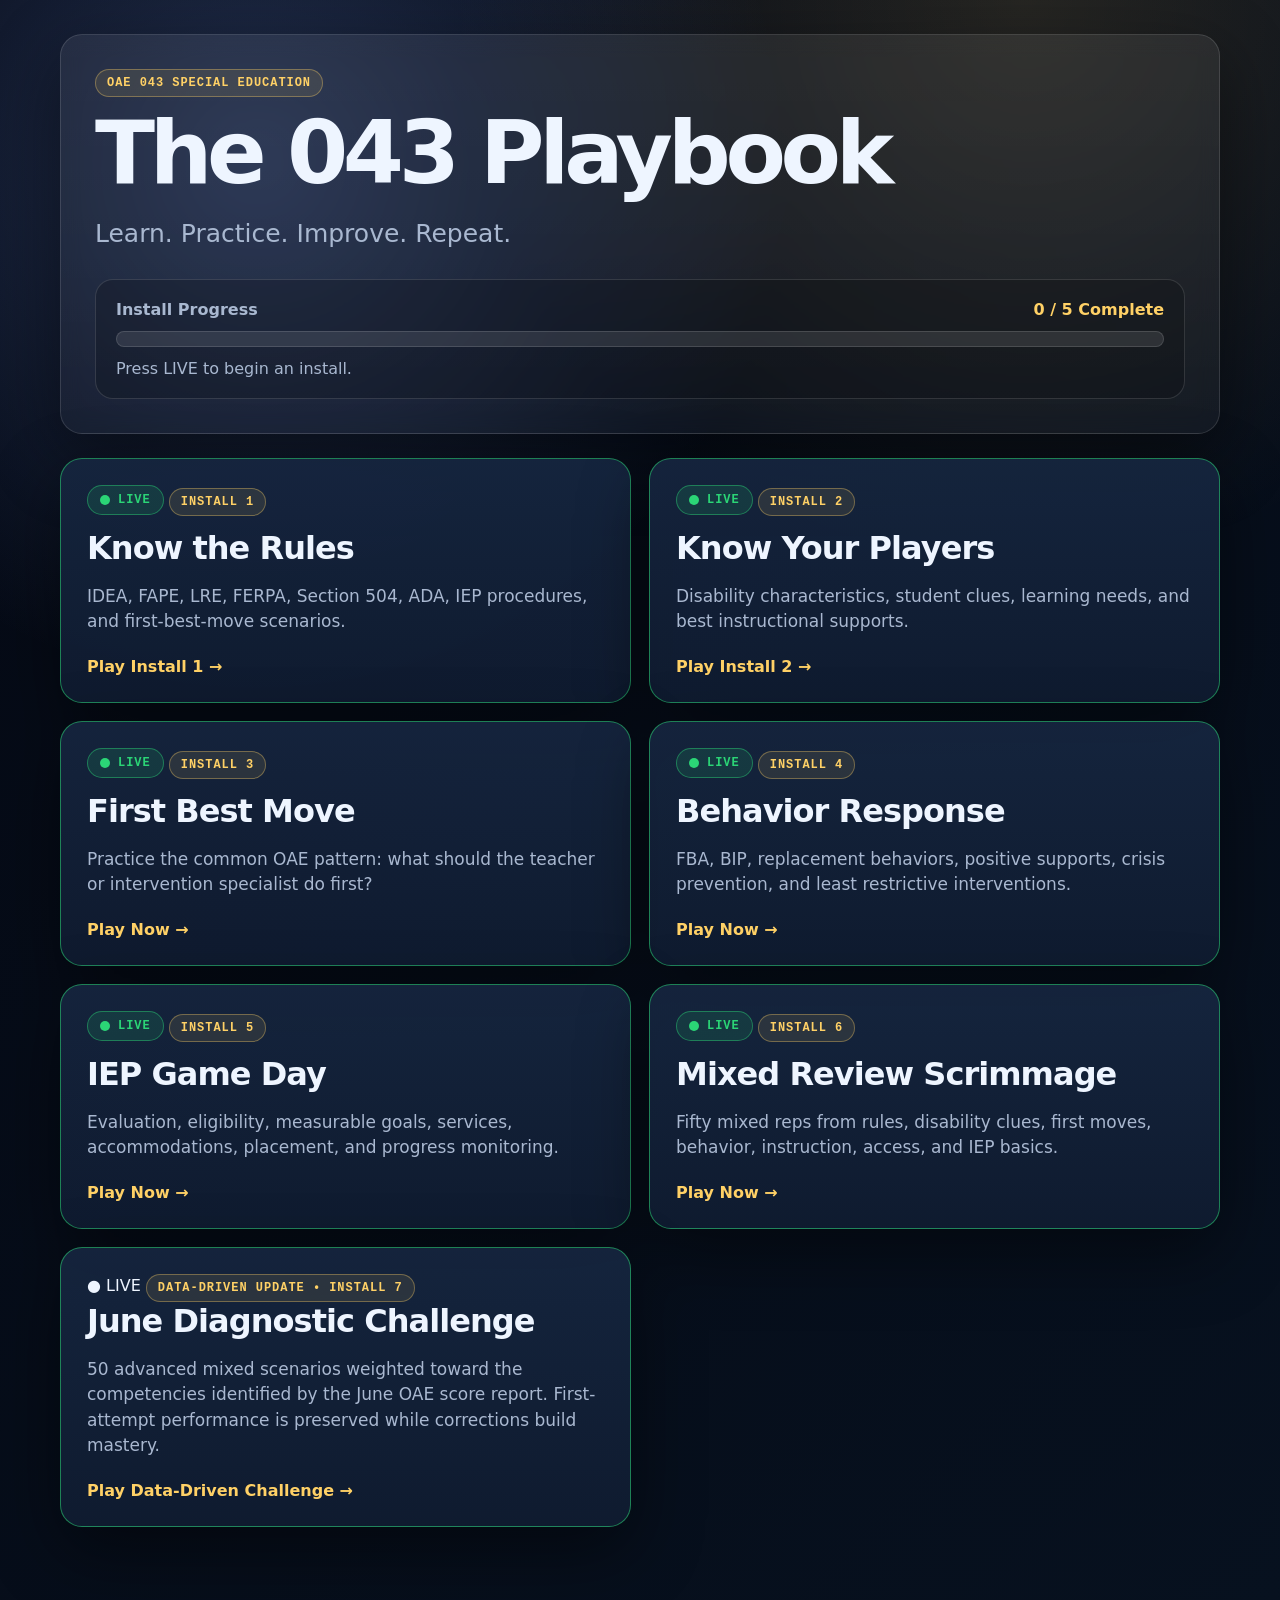
==== commit 09095123: "Update index.html" ====
--- a/index.html
+++ b/index.html
@@ -98,6 +98,19 @@
     <a href="game/game6.html">Play Now →</a>
   </div>
 </div>
+
+<!-- Add this inside the same card grid that contains Games 1–6. -->
+<a class="game-card live" href="game/game7.html">
+  <div class="card-top">
+    <span class="status live">● LIVE</span>
+    <span class="install-tag">DATA-DRIVEN UPDATE • INSTALL 7</span>
+  </div>
+  <h2>June Diagnostic Challenge</h2>
+  <p>50 advanced mixed scenarios weighted toward the competencies identified by the June OAE score report. First-attempt performance is preserved while corrections build mastery.</p>
+  <div class="card-footer">Play Data-Driven Challenge →</div>
+</a>
+
+      
     </section>
   </main>
 </body>
